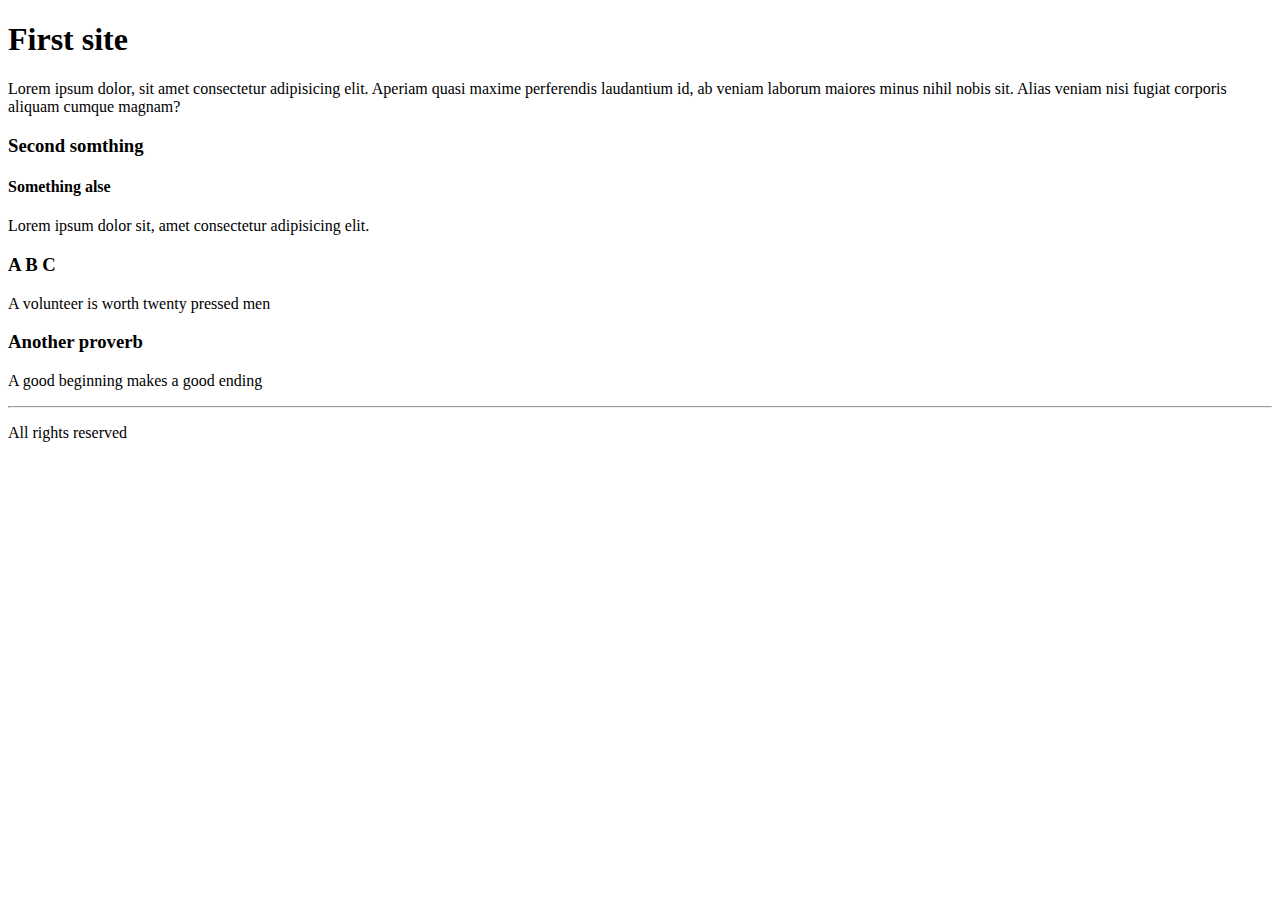
==== index.html @ 1b0857ff "first commit" ====
<!DOCTYPE html>
<html lang="en">

<head>
    <meta charset="UTF-8">
    <meta http-equiv="X-UA-Compatible" content="IE=edge">
    <meta name="viewport" content="width=device-width, initial-scale=1.0">
    <title>Document</title>
</head>

<body>
    <h1>First site</h1>
    <p>Lorem ipsum dolor, sit amet consectetur adipisicing elit. Aperiam quasi maxime perferendis laudantium id, ab
        veniam laborum maiores minus nihil nobis sit. Alias veniam nisi fugiat corporis aliquam cumque magnam?</p>
    <h3>Second somthing</h3>
    <h4>Something alse</h4>
    <p>Lorem ipsum dolor sit, amet consectetur adipisicing elit.</p>
    <h3>A B C</h3>
    <p>A volunteer is worth twenty pressed men</p>
    <h3>Another proverb</h3>
    <p>A good beginning makes a good ending</p>
    <hr>
    <p> All rights reserved</p>

</body>

</html>
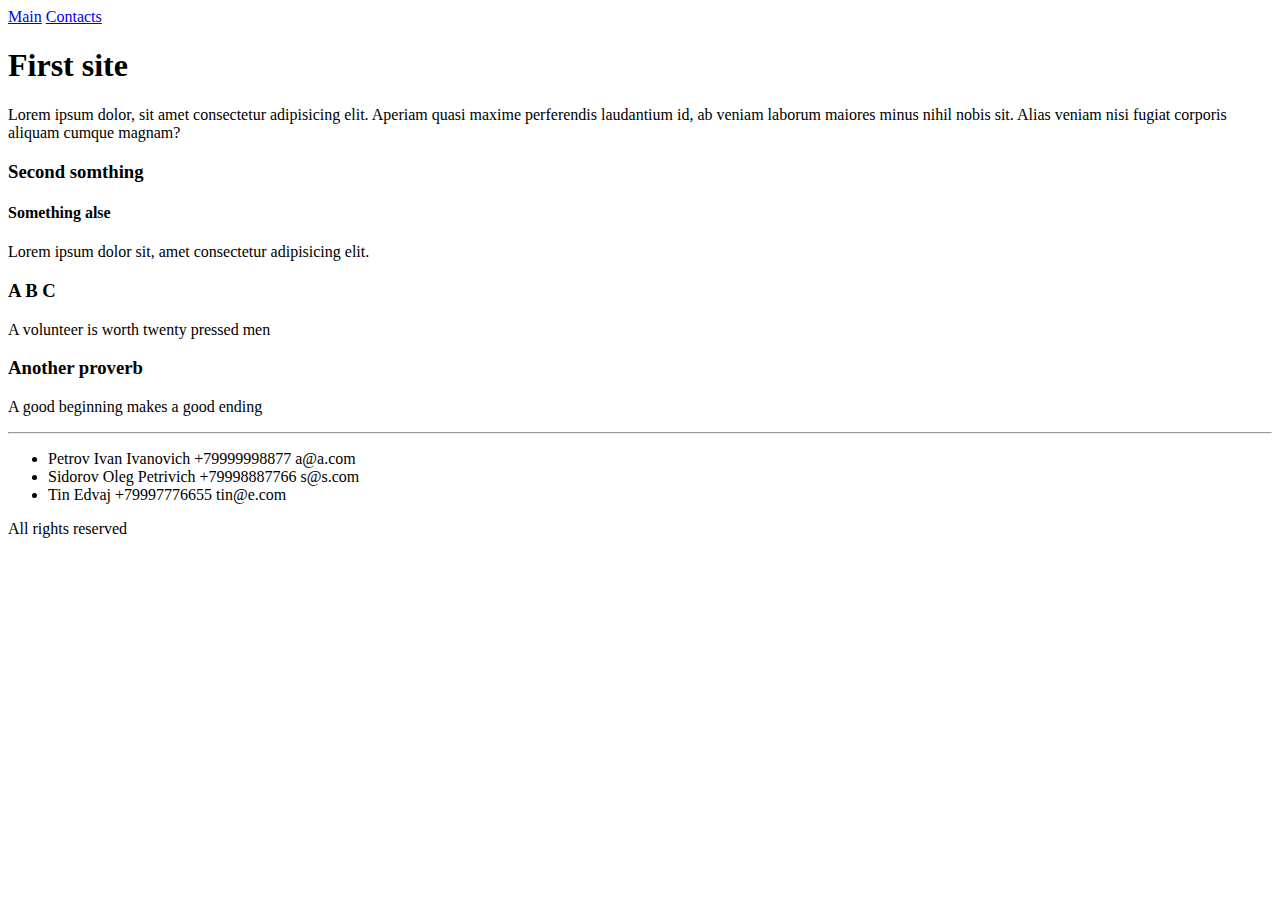
==== commit 4289d47f: "Lesson_2" ====
--- a/index.html
+++ b/index.html
@@ -9,6 +9,8 @@
 </head>
 
 <body>
+    <a href="index.html">Main</a>
+    <a href="contacts.html">Contacts</a>
     <h1>First site</h1>
     <p>Lorem ipsum dolor, sit amet consectetur adipisicing elit. Aperiam quasi maxime perferendis laudantium id, ab
         veniam laborum maiores minus nihil nobis sit. Alias veniam nisi fugiat corporis aliquam cumque magnam?</p>
@@ -20,6 +22,11 @@
     <h3>Another proverb</h3>
     <p>A good beginning makes a good ending</p>
     <hr>
+    <ul>
+        <li>Petrov Ivan Ivanovich +79999998877 a@a.com</li>
+        <li>Sidorov Oleg Petrivich +79998887766 s@s.com</li>
+        <li>Tin Edvaj +79997776655 tin@e.com</li>
+    </ul>
     <p> All rights reserved</p>
 
 </body>
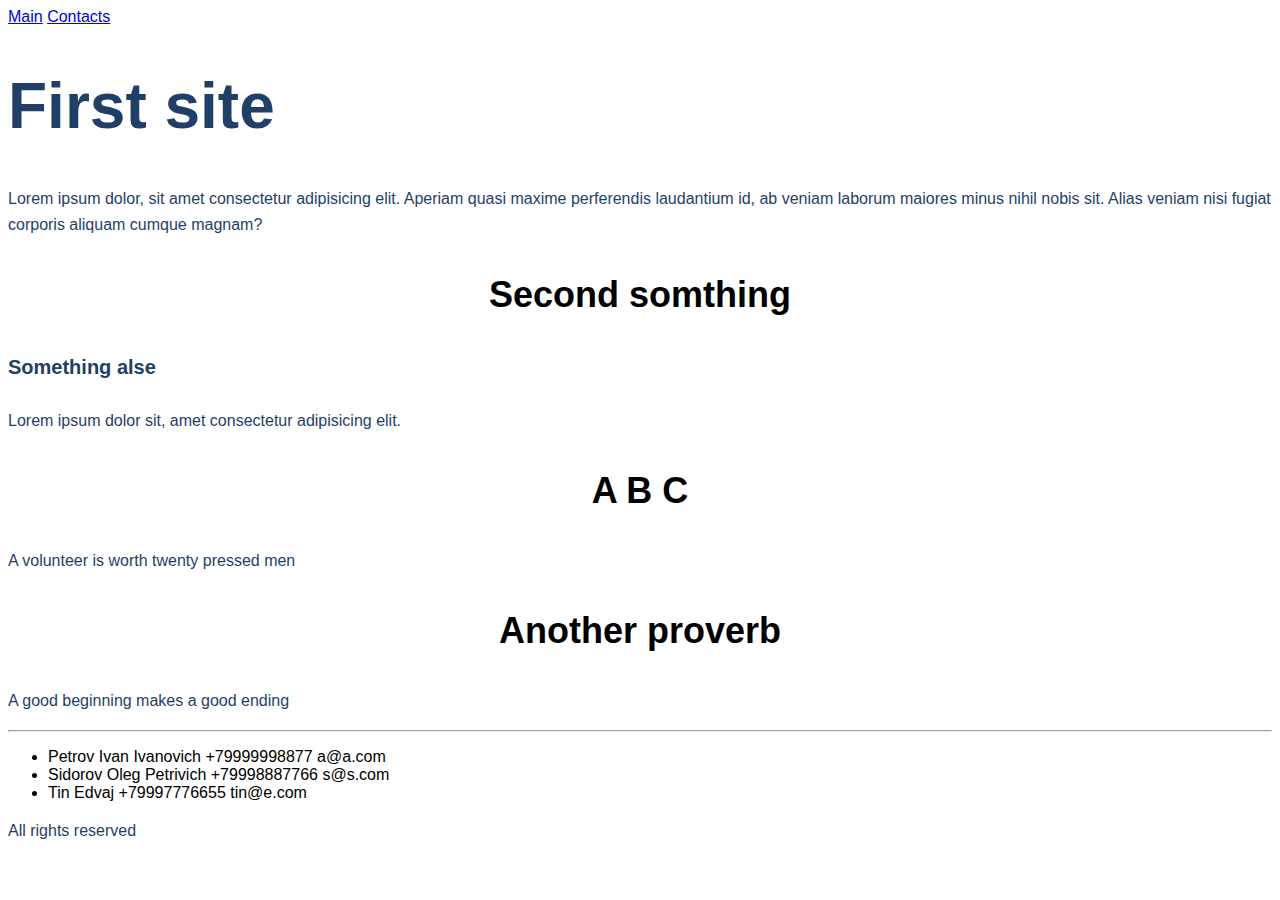
==== commit 6dc2c8b1: "Lesson_3" ====
--- a/index.html
+++ b/index.html
@@ -6,28 +6,31 @@
     <meta http-equiv="X-UA-Compatible" content="IE=edge">
     <meta name="viewport" content="width=device-width, initial-scale=1.0">
     <title>Document</title>
+    <link rel="stylesheet" href="Style.css">
+
 </head>
 
 <body>
     <a href="index.html">Main</a>
     <a href="contacts.html">Contacts</a>
-    <h1>First site</h1>
-    <p>Lorem ipsum dolor, sit amet consectetur adipisicing elit. Aperiam quasi maxime perferendis laudantium id, ab
+    <h1 class="h1cl">First site</h1>
+    <p class="par">Lorem ipsum dolor, sit amet consectetur adipisicing elit. Aperiam quasi maxime perferendis laudantium
+        id, ab
         veniam laborum maiores minus nihil nobis sit. Alias veniam nisi fugiat corporis aliquam cumque magnam?</p>
-    <h3>Second somthing</h3>
-    <h4>Something alse</h4>
-    <p>Lorem ipsum dolor sit, amet consectetur adipisicing elit.</p>
-    <h3>A B C</h3>
-    <p>A volunteer is worth twenty pressed men</p>
-    <h3>Another proverb</h3>
-    <p>A good beginning makes a good ending</p>
+    <h3 class="h3cls">Second somthing</h3>
+    <h4 class="h4cls">Something alse</h4>
+    <p class="par">Lorem ipsum dolor sit, amet consectetur adipisicing elit.</p>
+    <h3 class="h3cls">A B C</h3>
+    <p class="par">A volunteer is worth twenty pressed men</p>
+    <h3 class="h3cls">Another proverb</h3>
+    <p class="par">A good beginning makes a good ending</p>
     <hr>
     <ul>
         <li>Petrov Ivan Ivanovich +79999998877 a@a.com</li>
         <li>Sidorov Oleg Petrivich +79998887766 s@s.com</li>
         <li>Tin Edvaj +79997776655 tin@e.com</li>
     </ul>
-    <p> All rights reserved</p>
+    <p class="par"> All rights reserved</p>
 
 </body>
 
--- a/Style.css
+++ b/Style.css
@@ -0,0 +1,50 @@
+body {
+    font-family: sans-serif;
+}
+
+.par {
+    font-size: 16px;
+    line-height: 26px;
+    color: #1F3F68;
+}
+
+.h1cl {
+    font-size: 64px;
+    color: #1F3F68;
+}
+
+.h2Contacts {
+    font-weight: 500;
+    font-size: 44px;
+    text-align: center;
+}
+
+.h3cls {
+    font-size: 36px;
+    text-align: center;
+}
+
+.h4cls {
+    font-size: 20px;
+    line-height: 30px;
+    color: #1F3F68;
+}
+
+.input {
+    border: 1px solid #356ead;
+    box-sizing: border-box;
+    border-radius: 10px;
+    opacity: 0.4;
+}
+
+.sendBtn {
+    background: #5a98d0;
+    box-shadow: 5px 20px 50 px rgba(16, 112, 177, 0.2);
+    border-radius: 10px;
+    font-weight: 500;
+    font-size: 16px;
+    line-height: 26px;
+    text-align: center;
+    color: #ffffff;
+    text-transform: uppercase;
+}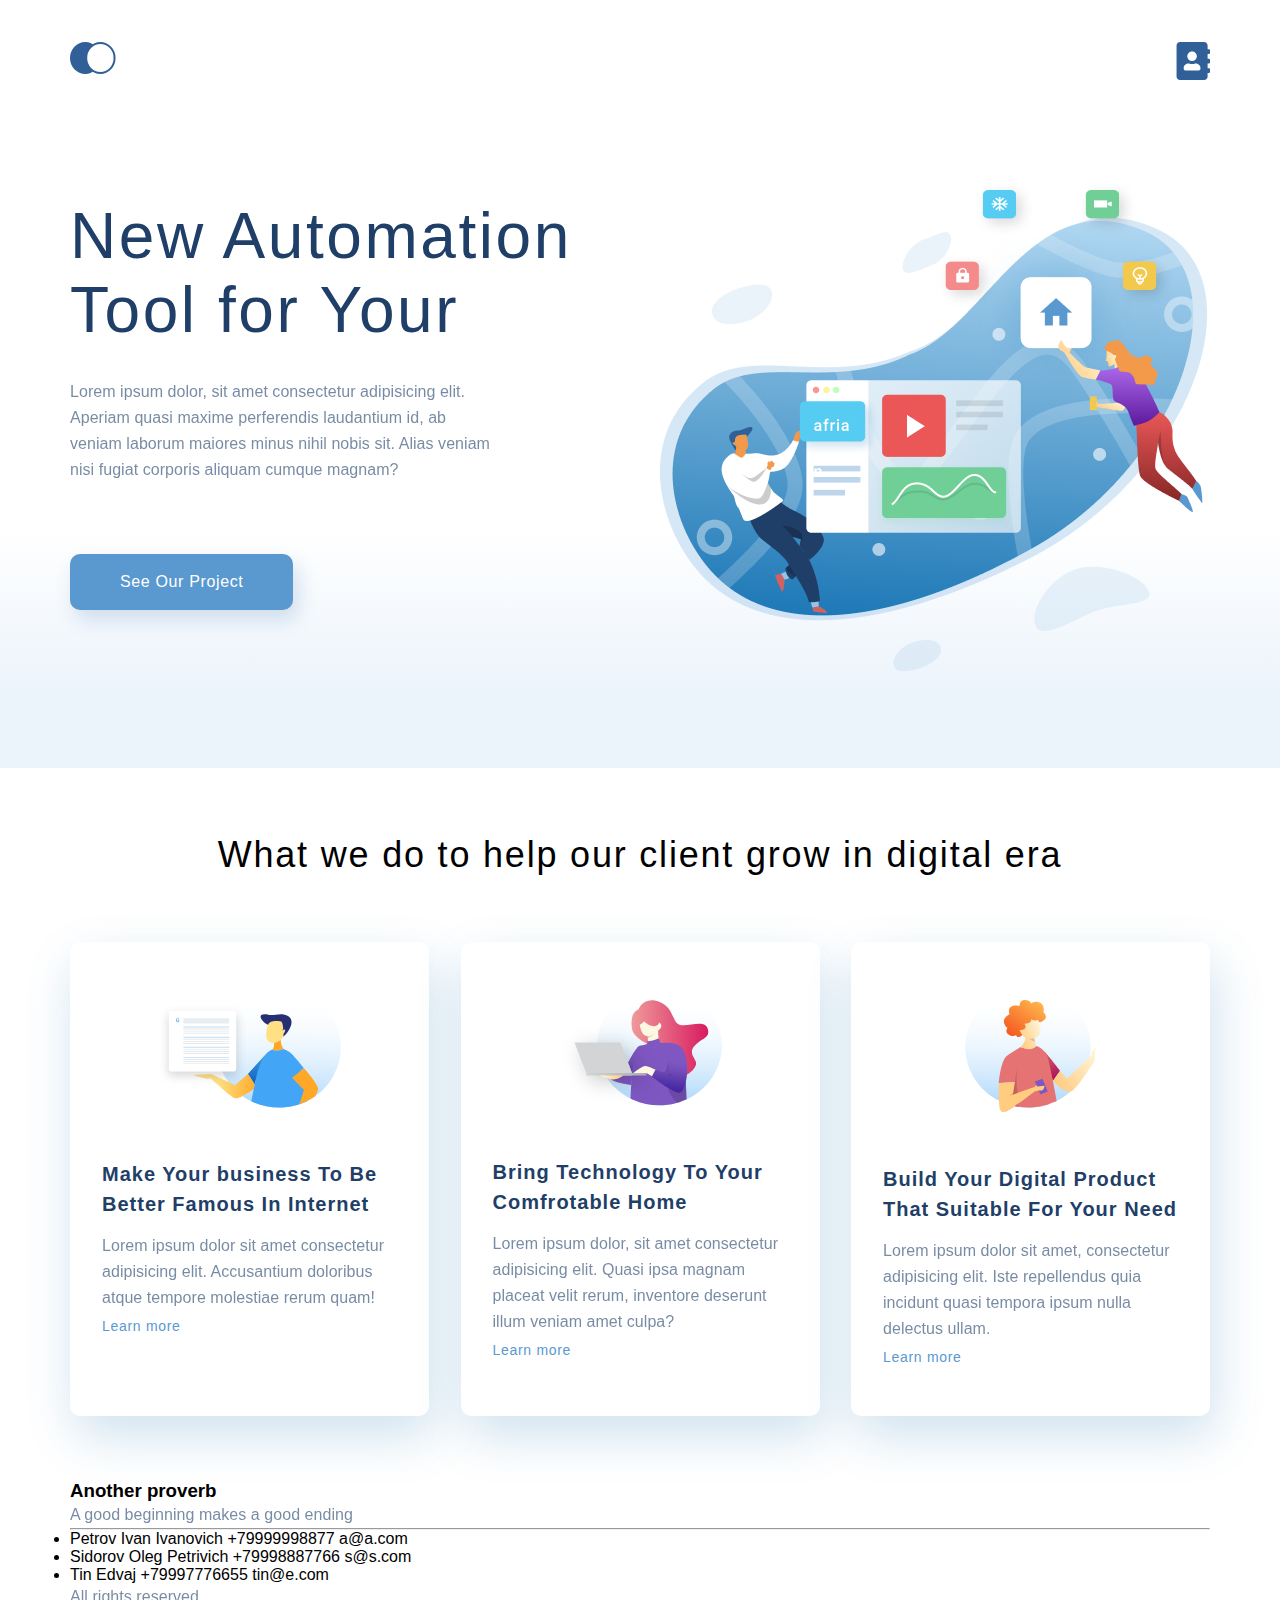
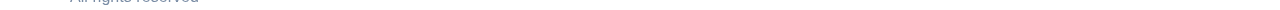
==== commit d8a56bfe: "started working with layout on Figma" ====
--- a/index.html
+++ b/index.html
@@ -11,27 +11,76 @@
 </head>
 
 <body>
-    <a href="index.html">Main</a>
-    <a href="contacts.html">Contacts</a>
-    <h1 class="h1cl">First site</h1>
-    <p class="par">Lorem ipsum dolor, sit amet consectetur adipisicing elit. Aperiam quasi maxime perferendis laudantium
-        id, ab
-        veniam laborum maiores minus nihil nobis sit. Alias veniam nisi fugiat corporis aliquam cumque magnam?</p>
-    <h3 class="h3cls">Second somthing</h3>
-    <h4 class="h4cls">Something alse</h4>
-    <p class="par">Lorem ipsum dolor sit, amet consectetur adipisicing elit.</p>
-    <h3 class="h3cls">A B C</h3>
-    <p class="par">A volunteer is worth twenty pressed men</p>
-    <h3 class="h3cls">Another proverb</h3>
-    <p class="par">A good beginning makes a good ending</p>
-    <hr>
-    <ul>
-        <li>Petrov Ivan Ivanovich +79999998877 a@a.com</li>
-        <li>Sidorov Oleg Petrivich +79998887766 s@s.com</li>
-        <li>Tin Edvaj +79997776655 tin@e.com</li>
-    </ul>
-    <p class="par"> All rights reserved</p>
+    <div class="top">
+        <div class="container top__box">
+            <ul class="header">
+                <li><a href="index.html"><img src="img/log.svg" alt="logo"></a></li>
+                <li><a href="contacts.html"><img src="img/contacts.svg" alt="comtacts"></a></li>
+            </ul>
 
+            <div class="top_info">
+                <h1 class="h1cl">New Automation Tool for Your</h1>
+                <p class="text top__text">Lorem ipsum dolor, sit amet consectetur adipisicing elit. Aperiam quasi maxime
+                    perferendis
+                    laudantium
+                    id, ab
+                    veniam laborum maiores minus nihil nobis sit. Alias veniam nisi fugiat corporis aliquam cumque
+                    magnam?
+                </p>
+                <a href="#" class="top__button">See Our Project</a>
+            </div>
+        </div>
+    </div>
+
+    <div class="what-we-do container">
+        <h3 class="heading">What we do to help our client grow in digital era</h3>
+        <div class="card-box">
+            <div class="card">
+                <img class="card__img" src="img/card-1.svg" alt="card-1">
+                <h4 class="heading-mini">Make Your business To Be
+                    Better Famous In Internet</h4>
+                <p class="text">Lorem ipsum dolor sit amet consectetur adipisicing elit. Accusantium doloribus atque
+                    tempore molestiae rerum quam!</p>
+                <a class="card__link" href="#">Learn more</a>
+            </div>
+            <div class="card">
+                <img class="card__img" src="img/card-2.svg" alt="card-2">
+                <h4 class="heading-mini">Bring Technology To Your
+                    Comfrotable Home</h4>
+                <p class="text">Lorem ipsum dolor, sit amet consectetur adipisicing elit. Quasi ipsa magnam placeat
+                    velit rerum, inventore deserunt illum veniam amet culpa?</p>
+                <a class="card__link" href="#">Learn more</a>
+            </div>
+            <div class="card">
+                <img class="card__img" src="img/card-3.svg" alt="card-3">
+                <h4 class="heading-mini">Build Your Digital Product
+                    That Suitable For Your Need</h4>
+                <p class="text">Lorem ipsum dolor sit amet, consectetur adipisicing elit. Iste repellendus quia incidunt
+                    quasi tempora ipsum nulla delectus ullam.</p>
+                <a class="card__link" href="#">Learn more</a>
+            </div>
+        </div>
+    </div>
+
+    <div class="footer container">
+        <div class="footer_top">
+            <div class="footer_text">
+                <h3 class="h3cls">Another proverb</h3>
+                <p class="text">A good beginning makes a good ending</p>
+            </div>
+        </div>
+        <hr>
+        <div class="footer_bottom">
+            <ul>
+                <li>Petrov Ivan Ivanovich +79999998877 a@a.com</li>
+                <li>Sidorov Oleg Petrivich +79998887766 s@s.com</li>
+                <li>Tin Edvaj +79997776655 tin@e.com</li>
+            </ul>
+            <div class="footer_copy">
+                <p class="text"> All rights reserved</p>
+            </div>
+        </div>
+    </div>
 </body>
 
 </html>--- a/Style.css
+++ b/Style.css
@@ -1,16 +1,106 @@
+* {
+    margin: 0;
+    padding: 0;
+}
+
 body {
     font-family: sans-serif;
+
 }
 
-.par {
+.header {
+    display: flex;
+    justify-content: space-between;
+    list-style-type: none;
+    padding-top: 42px;
+}
+
+.top__box {
+    display: flex;
+    flex-direction: column;
+    height: 100%;
+}
+
+.top_info {
+    padding-top: 115px;
+    flex-grow: 1;
+    background-image: url(img/top_back.png);
+    background-repeat: no-repeat;
+    background-position: right center;
+}
+
+.top__button {
+    font-weight: 400;
+    font-size: 16px;
+    line-height: 26px;
+    text-align: center;
+    letter-spacing: 0.04em;
+    color: #FFFFFF;
+
+    background: #5A98D0;
+    box-shadow: 5px 10px 20px rgba(53, 110, 173, 0.2);
+    border-radius: 10px;
+    padding: 15px 50px;
+    text-decoration: none;
+    display: inline-block;
+    margin-top: 71px;
+}
+
+.top {
+    background-color: #af9eff;
+}
+
+.container {
+    width: 1140px;
+    margin: 0 auto;
+}
+
+.top {
+    height: 768px;
+    background: linear-gradient(0deg, #EBF3FB 8.84%, rgba(152, 195, 232, 0) 31.12%);
+}
+
+.top__text {
+    text-align: start;
+
+    width: 425px;
+
+    left: 114px;
+    top: 369px;
+
+    font-weight: 400;
+    font-size: 16px;
+    line-height: 26px;
+    /* or 162% */
+
+    letter-spacing: 0.05em;
+
+    /* Blue_01 */
+
+    color: #1F3F68;
+
+    opacity: 0.6;
+}
+
+
+
+.text {
     font-size: 16px;
     line-height: 26px;
     color: #1F3F68;
+    letter-spacing: 0.05px;
+    opacity: 0.6;
+
 }
 
 .h1cl {
+    width: 510px;
     font-size: 64px;
+    font-weight: 300;
     color: #1F3F68;
+    line-height: 74px;
+    letter-spacing: 0.04em;
+    margin-bottom: 32px;
 }
 
 .h2Contacts {
@@ -19,15 +109,60 @@
     text-align: center;
 }
 
-.h3cls {
+.what-we-do {
+    padding-top: 64px;
+}
+
+.heading {
     font-size: 36px;
     text-align: center;
+    font-weight: 300;
+    line-height: 46px;
+    letter-spacing: 0.05em;
+
+
 }
 
-.h4cls {
+.card__link {
+    font-weight: 400;
+    font-size: 14px;
+    line-height: 30px;
+    letter-spacing: 0.05em;
+    color: #5A98D0;
+    text-decoration: none;
+
+}
+
+.card__img {
+    align-self: center;
+    margin-bottom: 51px;
+}
+
+.card {
+    width: 359px;
+    padding: 44px 32px;
+    box-sizing: border-box;
+    box-shadow: 5px 20px 50px rgba(16, 112, 177, 0.2);
+    border-radius: 10px;
+    background-color: #ffffff;
+    display: flex;
+    flex-direction: column;
+
+}
+
+.card-box {
+    display: flex;
+    justify-content: space-between;
+    padding-top: 64px;
+    padding-bottom: 64px;
+}
+
+.heading-mini {
     font-size: 20px;
     line-height: 30px;
     color: #1F3F68;
+    letter-spacing: 0.05em;
+    margin-bottom: 14px;
 }
 
 .input {
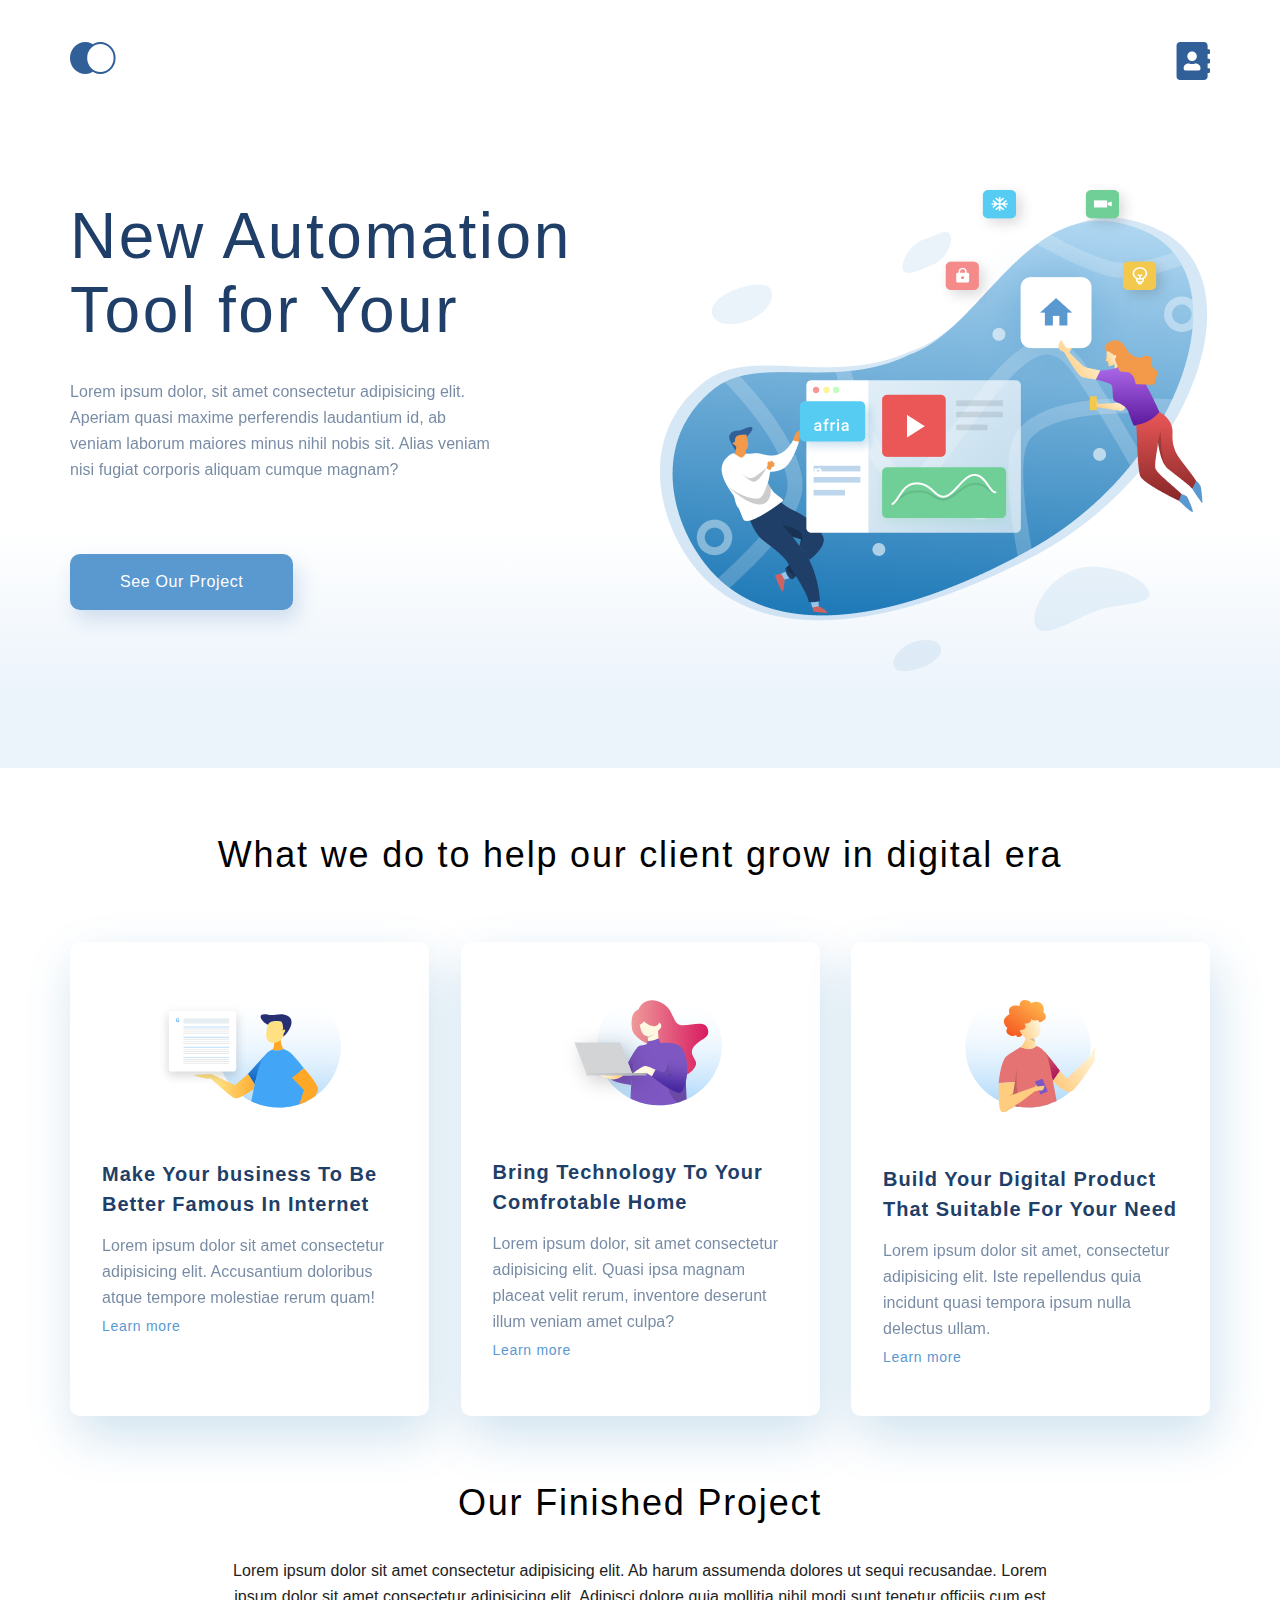
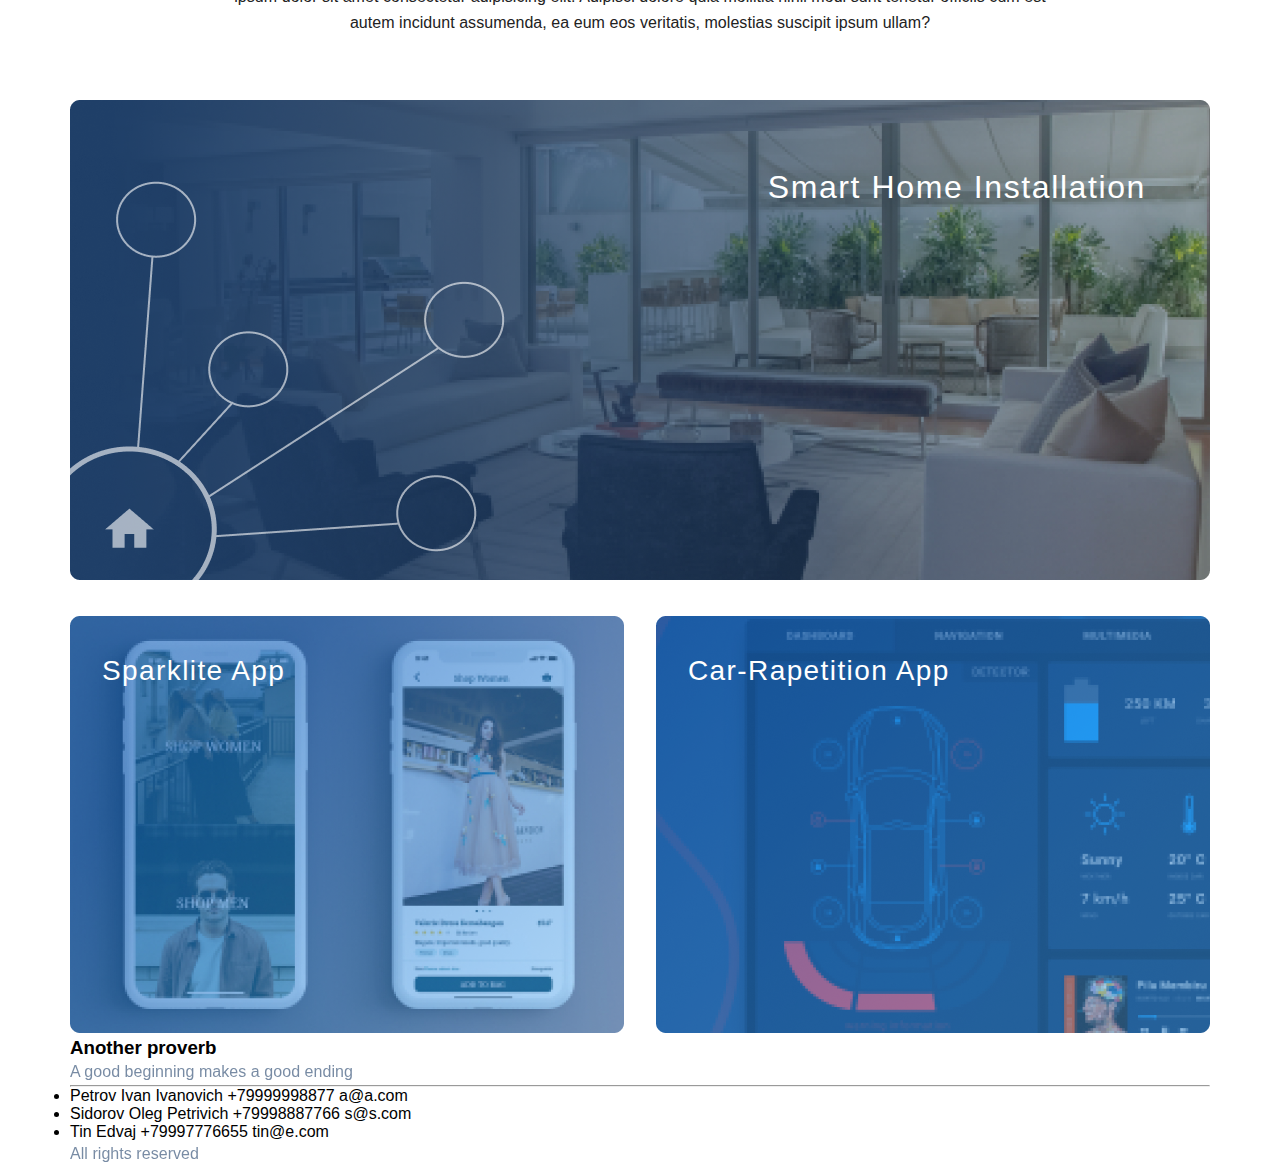
==== commit b6ddae96: "fill site" ====
--- a/index.html
+++ b/index.html
@@ -62,6 +62,29 @@
         </div>
     </div>
 
+    <div class="project container">
+        <h3 class="heading">Our Finished Project</h3>
+        <p class="text text_project">Lorem ipsum dolor sit amet consectetur adipisicing elit. Ab harum assumenda dolores
+            ut sequi recusandae. Lorem ipsum dolor sit amet consectetur adipisicing elit. Adipisci dolore quia mollitia
+            nihil modi sunt tenetur officiis cum est autem incidunt assumenda, ea eum eos veritatis, molestias suscipit
+            ipsum ullam?</p>
+        <div class="project__item">
+            <img class="project__img" src="img/project-1.png" alt="photo">
+            <p class="project__text">Smart Home Installation</p>
+        </div>
+        <div class="project__parant">
+            <div class="project__item project__item_margin">
+                <img class="project__img" src="img/project-2.png" alt="photo">
+                <p class="project__text2">Sparklite App</p>
+            </div>
+            <div class="project__item">
+                <img class="project__img" src="img/project-3.png" alt="photo">
+                <p class="project__text2">Car-Rapetition App</p>
+            </div>
+        </div>
+
+    </div>
+
     <div class="footer container">
         <div class="footer_top">
             <div class="footer_text">
--- a/Style.css
+++ b/Style.css
@@ -62,23 +62,16 @@
 
 .top__text {
     text-align: start;
-
     width: 425px;
-
     left: 114px;
     top: 369px;
-
-    font-weight: 400;
-    font-size: 16px;
-    line-height: 26px;
-    /* or 162% */
-
-    letter-spacing: 0.05em;
-
-    /* Blue_01 */
-
-    color: #1F3F68;
-
+    font-weight: 400;
+    font-size: 16px;
+    line-height: 26px;
+
+    letter-spacing: 0.05em;
+
+    color: #1F3F68;
     opacity: 0.6;
 }
 
@@ -90,6 +83,15 @@
     color: #1F3F68;
     letter-spacing: 0.05px;
     opacity: 0.6;
+
+}
+
+.text_project {
+    width: 75%;
+    margin: 32px auto 64px;
+    opacity: 1;
+    color: #222222;
+    text-align: center;
 
 }
 
@@ -165,6 +167,57 @@
     margin-bottom: 14px;
 }
 
+.project {}
+
+.project__item {
+    position: relative;
+    flex-grow: 1;
+
+}
+
+.project__item_margin {
+    margin-right: 32px;
+}
+
+.project__img {
+    width: 100%;
+}
+
+.project__parant {
+    position: relative;
+    display: flex;
+    justify-content: space-between;
+    margin-top: 32px;
+
+
+}
+
+.project__text2 {
+    position: absolute;
+    top: 32px;
+    left: 32px;
+    font-weight: 400;
+    font-size: 28px;
+    line-height: 46px;
+    letter-spacing: 0.05em;
+    color: #FFFFFF;
+}
+
+
+
+.project__text {
+    font-weight: 400;
+    font-size: 32px;
+    line-height: 46px;
+    text-align: right;
+    letter-spacing: 0.05em;
+    color: #FFFFFF;
+    position: absolute;
+    top: 64px;
+    right: 64px;
+
+}
+
 .input {
     border: 1px solid #356ead;
     box-sizing: border-box;
